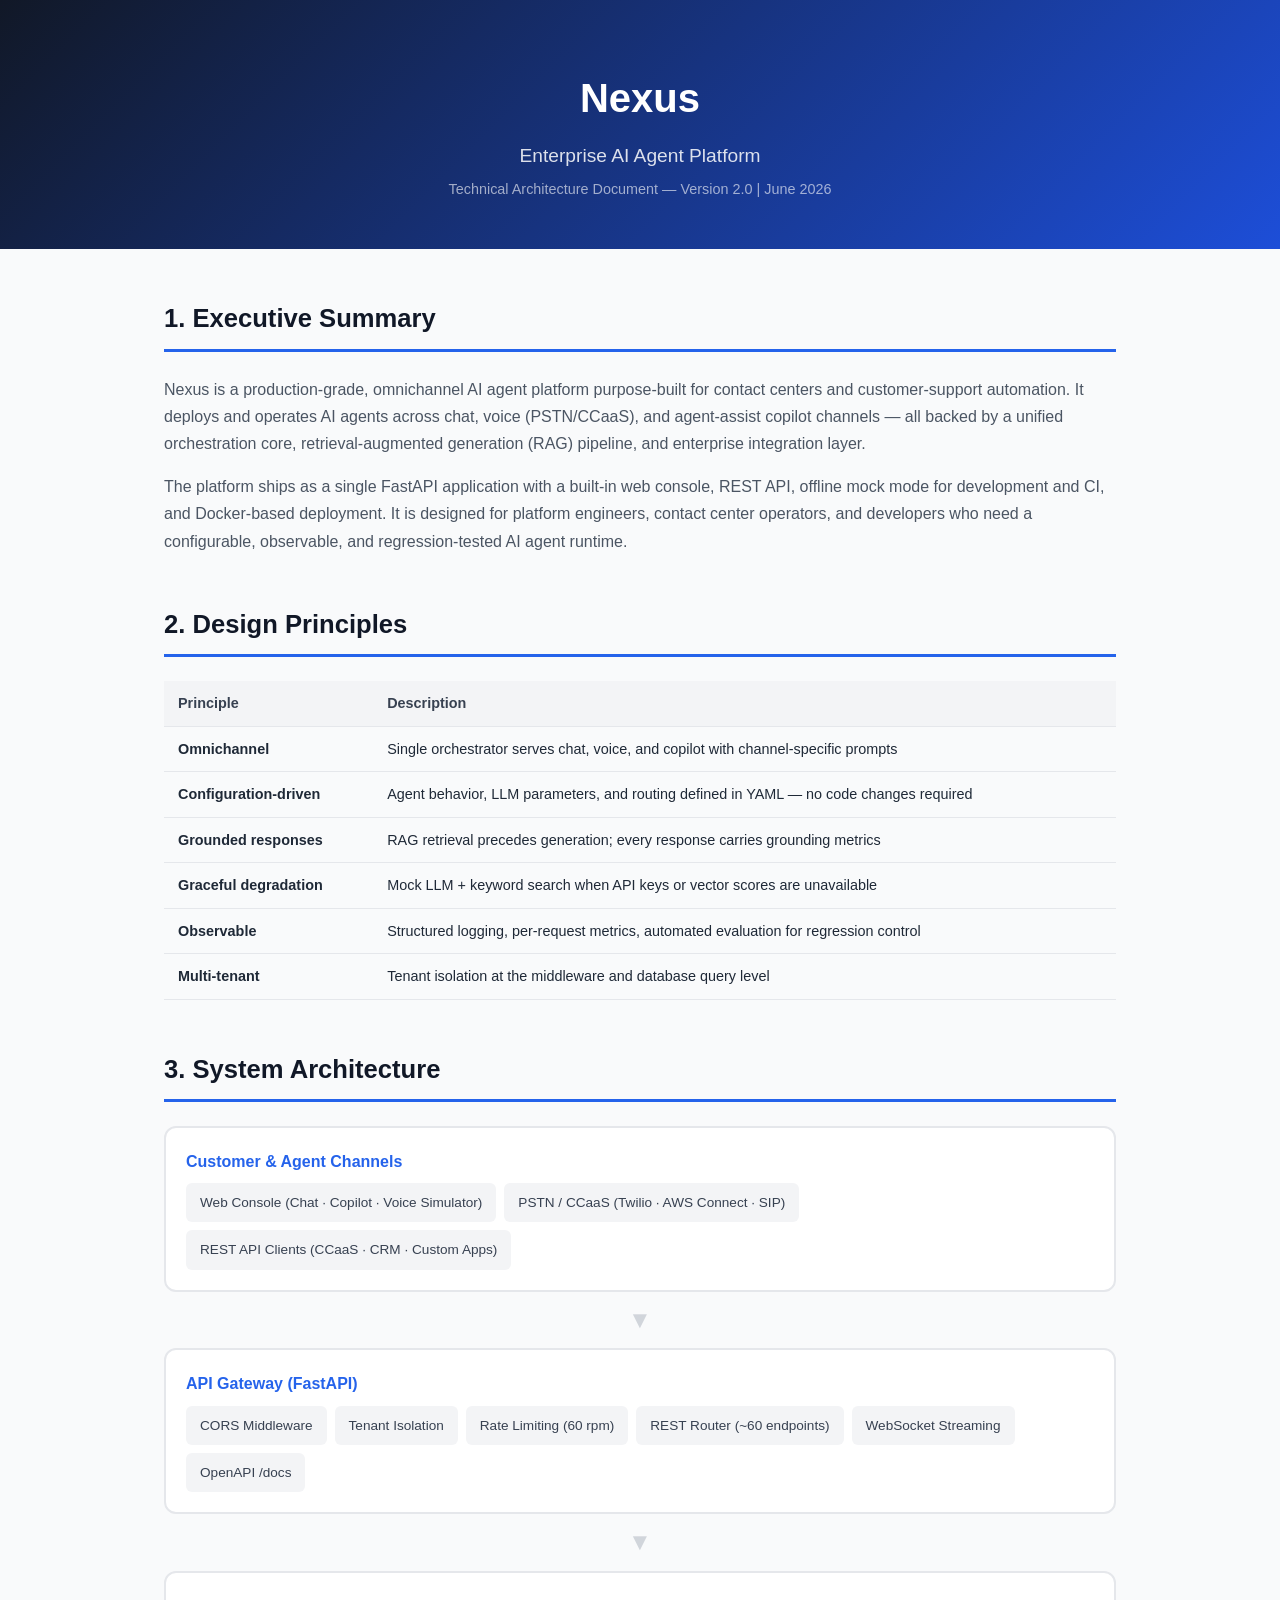
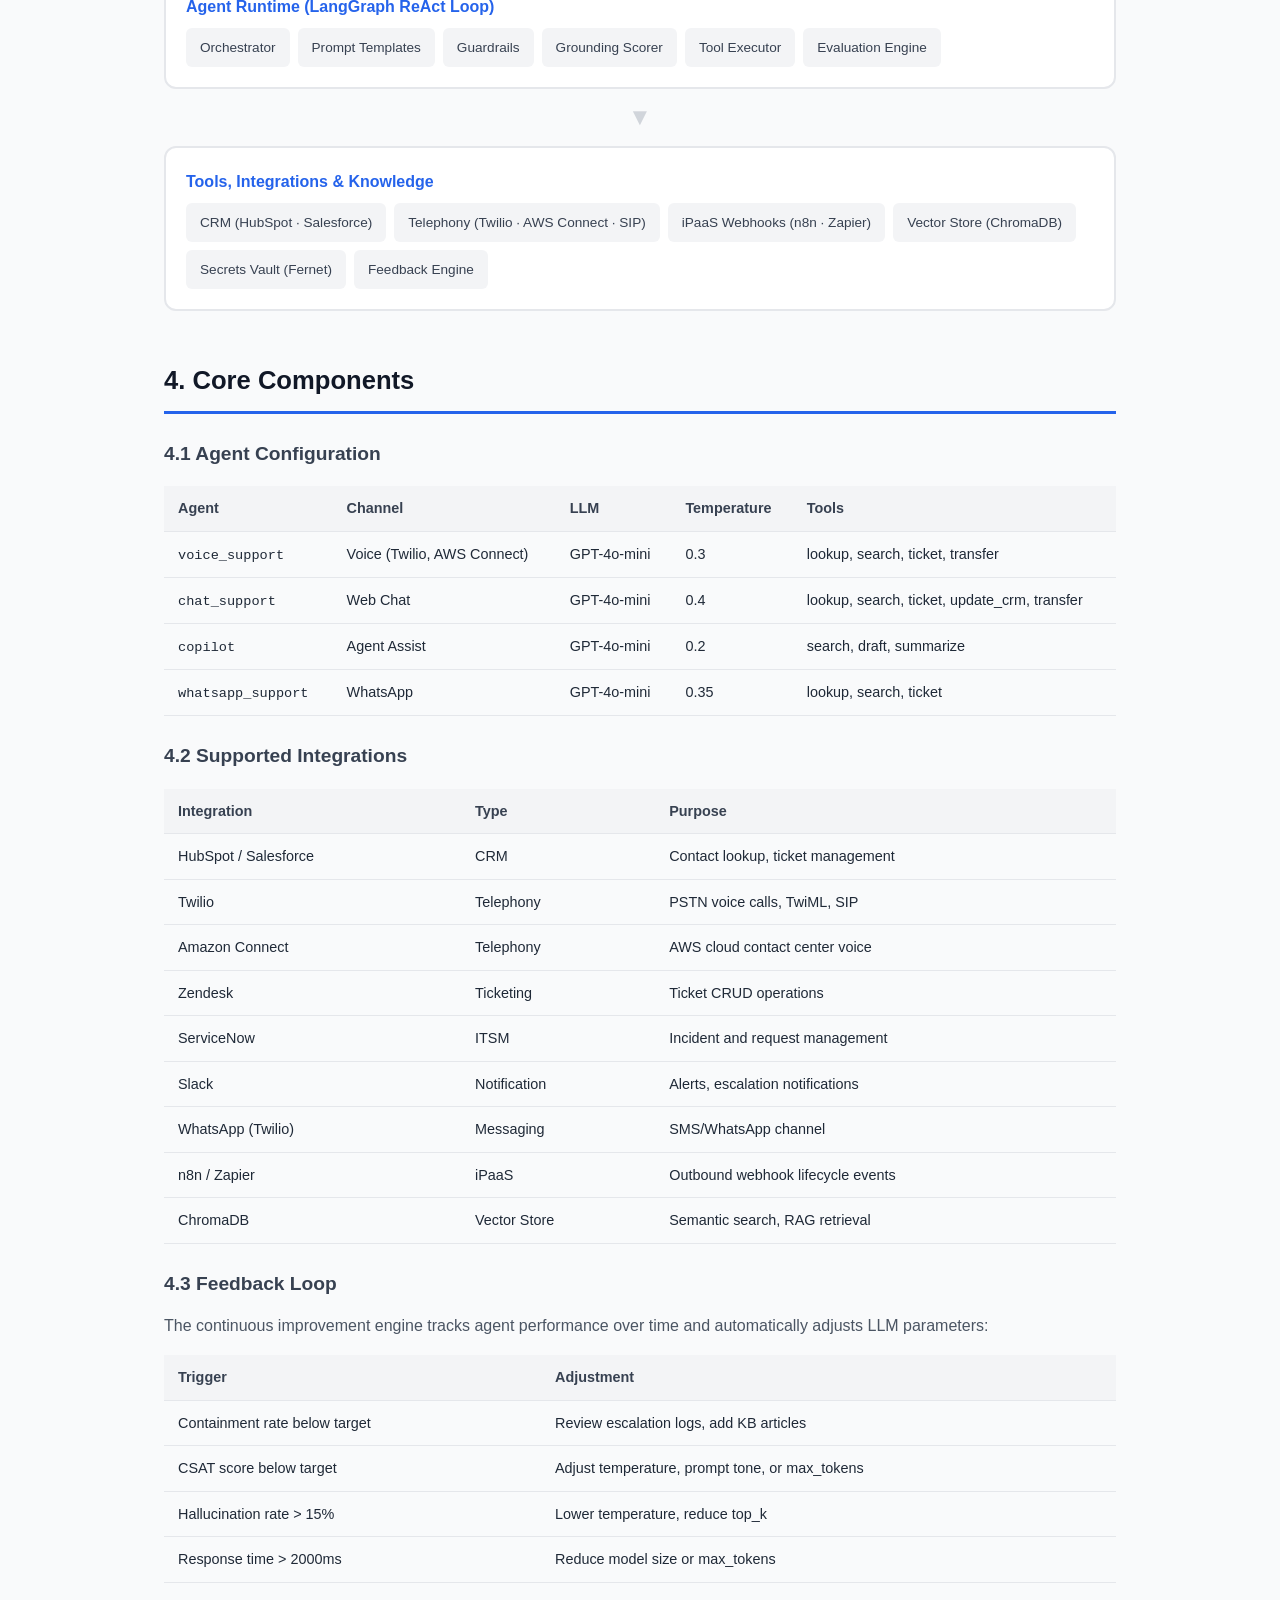
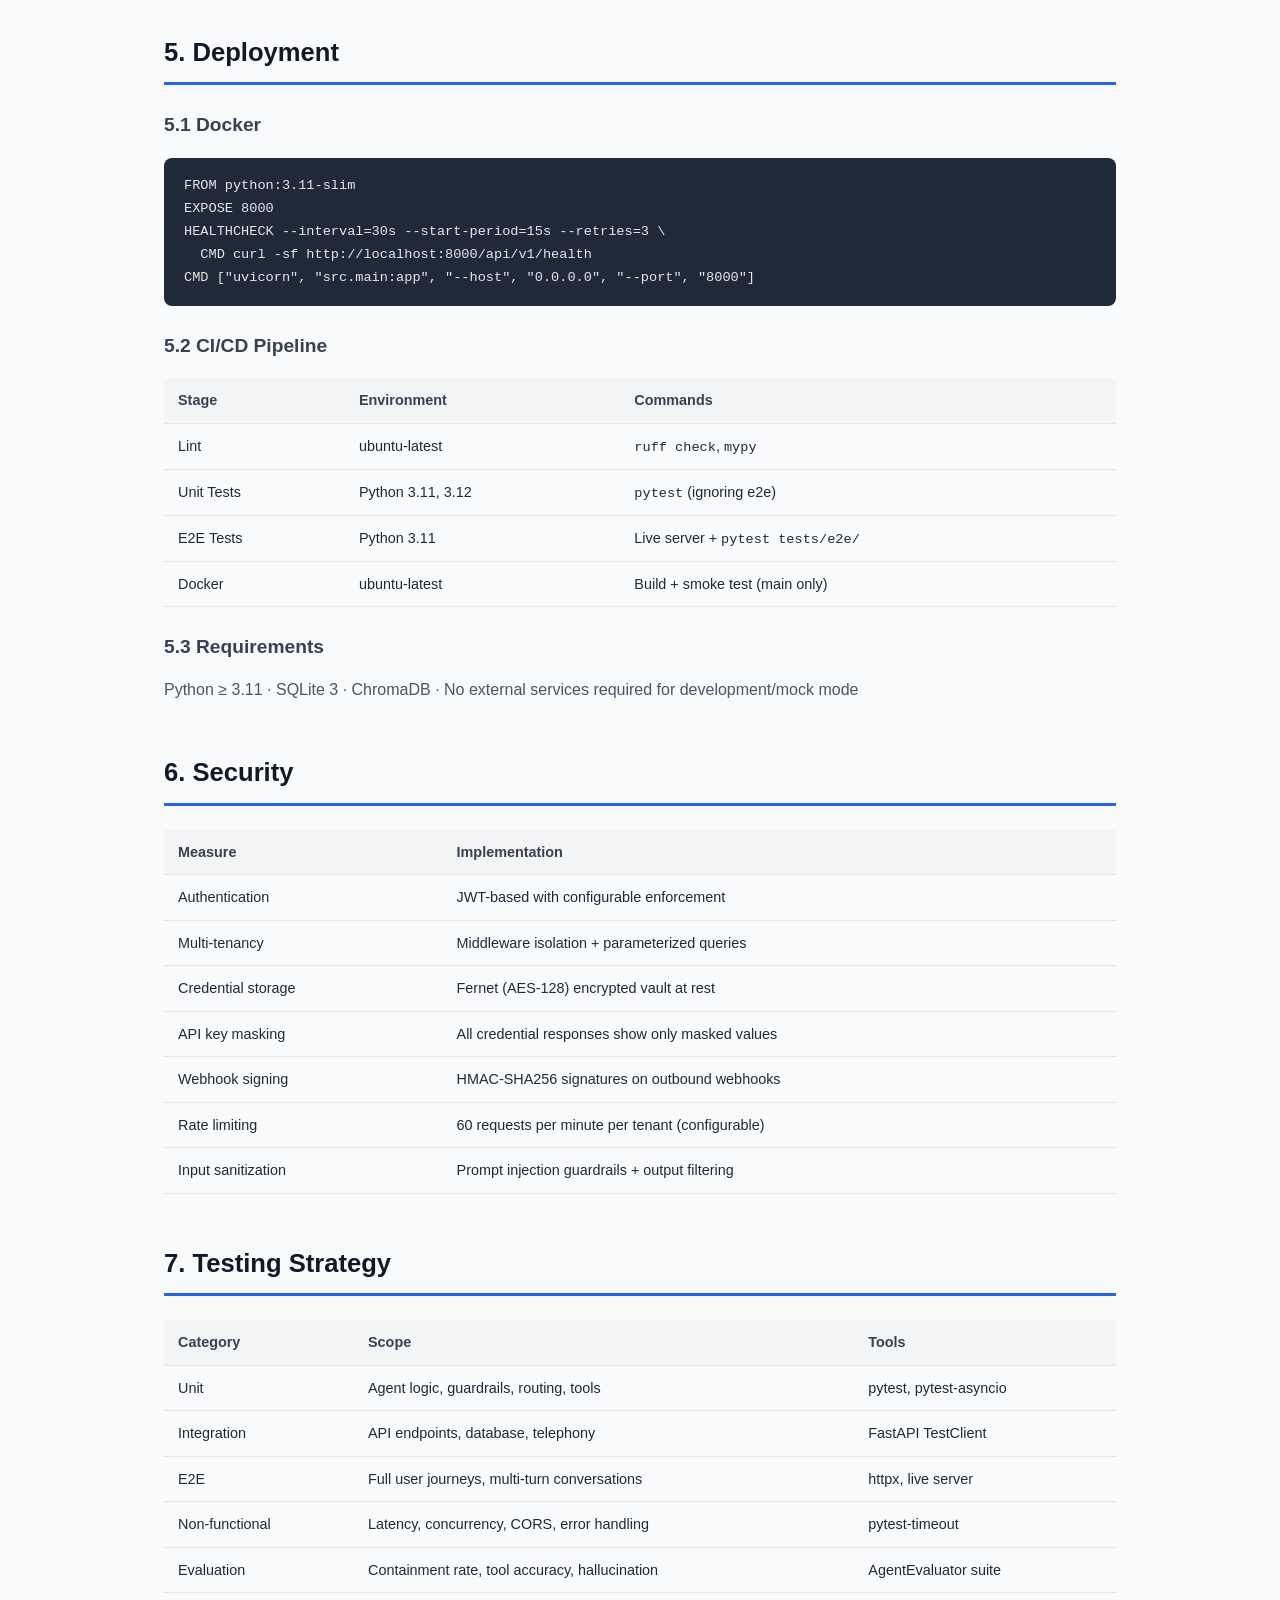
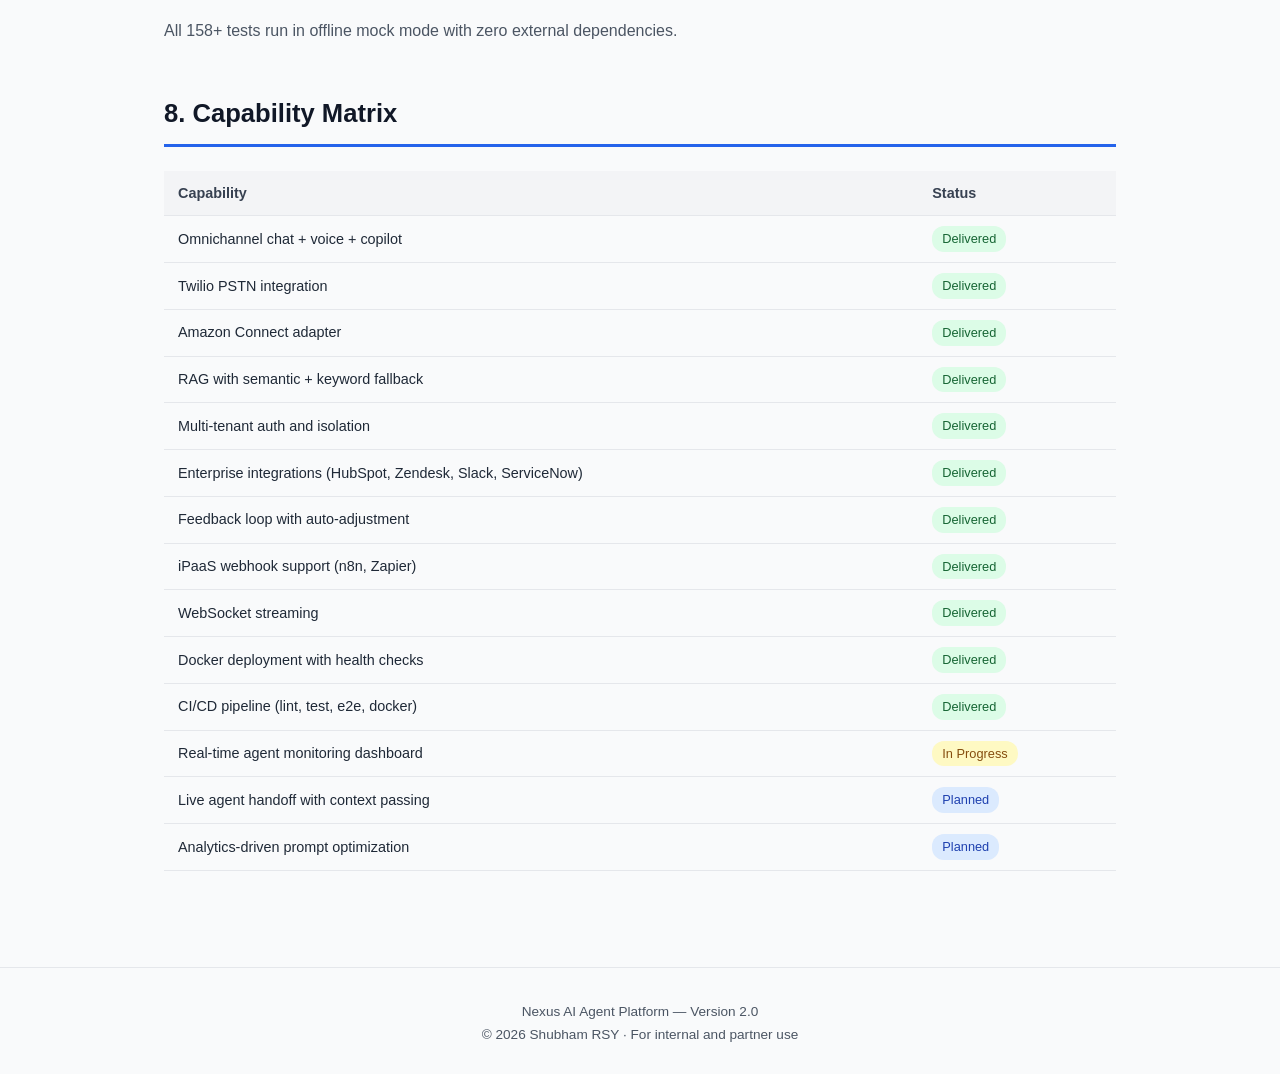
==== docs/technical/index.html @ 9229a17f "Add technical architecture docs: markdown, HTML, PDF generator" ====
<!DOCTYPE html>
<html lang="en">
<head>
<meta charset="UTF-8">
<meta name="viewport" content="width=device-width, initial-scale=1.0">
<title>Nexus — Enterprise AI Agent Platform | Technical Architecture</title>
<style>
  :root {
    --primary: #2563eb;
    --primary-dark: #1d4ed8;
    --gray-50: #f9fafb;
    --gray-100: #f3f4f6;
    --gray-200: #e5e7eb;
    --gray-300: #d1d5db;
    --gray-600: #4b5563;
    --gray-700: #374151;
    --gray-800: #1f2937;
    --gray-900: #111827;
  }
  * { margin: 0; padding: 0; box-sizing: border-box; }
  body {
    font-family: -apple-system, BlinkMacSystemFont, 'Segoe UI', Roboto, 'Helvetica Neue', Arial, sans-serif;
    color: var(--gray-800);
    background: var(--gray-50);
    line-height: 1.7;
  }
  .header {
    background: linear-gradient(135deg, var(--gray-900) 0%, var(--primary-dark) 100%);
    color: white;
    padding: 64px 0 48px;
    text-align: center;
  }
  .header h1 { font-size: 2.5rem; font-weight: 700; margin-bottom: 8px; }
  .header .subtitle { font-size: 1.2rem; opacity: 0.85; margin-bottom: 4px; }
  .header .version { font-size: 0.9rem; opacity: 0.6; }
  .container { max-width: 1000px; margin: 0 auto; padding: 0 24px; }
  .content { padding: 48px 0; }
  section { margin-bottom: 48px; }
  h2 {
    font-size: 1.6rem;
    font-weight: 600;
    color: var(--gray-900);
    border-bottom: 3px solid var(--primary);
    padding-bottom: 8px;
    margin-bottom: 24px;
  }
  h3 { font-size: 1.2rem; font-weight: 600; color: var(--gray-700); margin: 24px 0 12px; }
  p { margin-bottom: 16px; color: var(--gray-600); }
  table {
    width: 100%;
    border-collapse: collapse;
    margin: 16px 0 24px;
    font-size: 0.9rem;
  }
  th, td {
    padding: 10px 14px;
    text-align: left;
    border-bottom: 1px solid var(--gray-200);
  }
  th { background: var(--gray-100); font-weight: 600; color: var(--gray-700); }
  tr:hover { background: var(--gray-50); }
  .badge {
    display: inline-block;
    padding: 2px 10px;
    border-radius: 12px;
    font-size: 0.8rem;
    font-weight: 500;
  }
  .badge-green { background: #dcfce7; color: #166534; }
  .badge-yellow { background: #fef9c3; color: #854d0e; }
  .badge-blue { background: #dbeafe; color: #1e40af; }
  pre {
    background: var(--gray-800);
    color: #e5e7eb;
    padding: 16px 20px;
    border-radius: 8px;
    overflow-x: auto;
    font-size: 0.85rem;
    margin: 16px 0;
    font-family: 'JetBrains Mono', 'Fira Code', monospace;
  }
  code { font-family: 'JetBrains Mono', 'Fira Code', monospace; font-size: 0.85rem; }
  p code { background: var(--gray-100); padding: 2px 6px; border-radius: 4px; }
  .arch-box {
    border: 2px solid var(--gray-200);
    border-radius: 12px;
    padding: 20px;
    margin: 16px 0;
    background: white;
  }
  .arch-box .title { font-weight: 600; color: var(--primary); margin-bottom: 8px; }
  .arch-inner {
    display: flex;
    flex-wrap: wrap;
    gap: 8px;
    margin-top: 8px;
  }
  .arch-inner > div {
    background: var(--gray-100);
    padding: 8px 14px;
    border-radius: 6px;
    font-size: 0.85rem;
    color: var(--gray-700);
  }
  .footer {
    text-align: center;
    padding: 32px 0;
    color: var(--gray-600);
    font-size: 0.85rem;
    border-top: 1px solid var(--gray-200);
  }
  @media (max-width: 768px) {
    .header h1 { font-size: 1.8rem; }
    table { font-size: 0.8rem; }
    th, td { padding: 6px 8px; }
  }
</style>
</head>
<body>

<div class="header">
  <div class="container">
    <h1>Nexus</h1>
    <div class="subtitle">Enterprise AI Agent Platform</div>
    <div class="version">Technical Architecture Document — Version 2.0 | June 2026</div>
  </div>
</div>

<div class="content">
  <div class="container">

    <!-- 1. Executive Summary -->
    <section>
      <h2>1. Executive Summary</h2>
      <p>Nexus is a production-grade, omnichannel AI agent platform purpose-built for contact centers and customer-support automation. It deploys and operates AI agents across chat, voice (PSTN/CCaaS), and agent-assist copilot channels — all backed by a unified orchestration core, retrieval-augmented generation (RAG) pipeline, and enterprise integration layer.</p>
      <p>The platform ships as a single FastAPI application with a built-in web console, REST API, offline mock mode for development and CI, and Docker-based deployment. It is designed for platform engineers, contact center operators, and developers who need a configurable, observable, and regression-tested AI agent runtime.</p>
    </section>

    <!-- 2. Design Principles -->
    <section>
      <h2>2. Design Principles</h2>
      <table>
        <tr><th>Principle</th><th>Description</th></tr>
        <tr><td><strong>Omnichannel</strong></td><td>Single orchestrator serves chat, voice, and copilot with channel-specific prompts</td></tr>
        <tr><td><strong>Configuration-driven</strong></td><td>Agent behavior, LLM parameters, and routing defined in YAML — no code changes required</td></tr>
        <tr><td><strong>Grounded responses</strong></td><td>RAG retrieval precedes generation; every response carries grounding metrics</td></tr>
        <tr><td><strong>Graceful degradation</strong></td><td>Mock LLM + keyword search when API keys or vector scores are unavailable</td></tr>
        <tr><td><strong>Observable</strong></td><td>Structured logging, per-request metrics, automated evaluation for regression control</td></tr>
        <tr><td><strong>Multi-tenant</strong></td><td>Tenant isolation at the middleware and database query level</td></tr>
      </table>
    </section>

    <!-- 3. System Architecture -->
    <section>
      <h2>3. System Architecture</h2>

      <div class="arch-box">
        <div class="title">Customer &amp; Agent Channels</div>
        <div class="arch-inner">
          <div>Web Console (Chat · Copilot · Voice Simulator)</div>
          <div>PSTN / CCaaS (Twilio · AWS Connect · SIP)</div>
          <div>REST API Clients (CCaaS · CRM · Custom Apps)</div>
        </div>
      </div>

      <div style="text-align:center;color:var(--gray-300);font-size:1.5rem;margin:-8px 0;">▼</div>

      <div class="arch-box">
        <div class="title">API Gateway (FastAPI)</div>
        <div class="arch-inner">
          <div>CORS Middleware</div>
          <div>Tenant Isolation</div>
          <div>Rate Limiting (60 rpm)</div>
          <div>REST Router (~60 endpoints)</div>
          <div>WebSocket Streaming</div>
          <div>OpenAPI /docs</div>
        </div>
      </div>

      <div style="text-align:center;color:var(--gray-300);font-size:1.5rem;margin:-8px 0;">▼</div>

      <div class="arch-box">
        <div class="title">Agent Runtime (LangGraph ReAct Loop)</div>
        <div class="arch-inner">
          <div>Orchestrator</div>
          <div>Prompt Templates</div>
          <div>Guardrails</div>
          <div>Grounding Scorer</div>
          <div>Tool Executor</div>
          <div>Evaluation Engine</div>
        </div>
      </div>

      <div style="text-align:center;color:var(--gray-300);font-size:1.5rem;margin:-8px 0;">▼</div>

      <div class="arch-box">
        <div class="title">Tools, Integrations &amp; Knowledge</div>
        <div class="arch-inner">
          <div>CRM (HubSpot · Salesforce)</div>
          <div>Telephony (Twilio · AWS Connect · SIP)</div>
          <div>iPaaS Webhooks (n8n · Zapier)</div>
          <div>Vector Store (ChromaDB)</div>
          <div>Secrets Vault (Fernet)</div>
          <div>Feedback Engine</div>
        </div>
      </div>
    </section>

    <!-- 4. Core Components -->
    <section>
      <h2>4. Core Components</h2>

      <h3>4.1 Agent Configuration</h3>
      <table>
        <tr><th>Agent</th><th>Channel</th><th>LLM</th><th>Temperature</th><th>Tools</th></tr>
        <tr><td><code>voice_support</code></td><td>Voice (Twilio, AWS Connect)</td><td>GPT-4o-mini</td><td>0.3</td><td>lookup, search, ticket, transfer</td></tr>
        <tr><td><code>chat_support</code></td><td>Web Chat</td><td>GPT-4o-mini</td><td>0.4</td><td>lookup, search, ticket, update_crm, transfer</td></tr>
        <tr><td><code>copilot</code></td><td>Agent Assist</td><td>GPT-4o-mini</td><td>0.2</td><td>search, draft, summarize</td></tr>
        <tr><td><code>whatsapp_support</code></td><td>WhatsApp</td><td>GPT-4o-mini</td><td>0.35</td><td>lookup, search, ticket</td></tr>
      </table>

      <h3>4.2 Supported Integrations</h3>
      <table>
        <tr><th>Integration</th><th>Type</th><th>Purpose</th></tr>
        <tr><td>HubSpot / Salesforce</td><td>CRM</td><td>Contact lookup, ticket management</td></tr>
        <tr><td>Twilio</td><td>Telephony</td><td>PSTN voice calls, TwiML, SIP</td></tr>
        <tr><td>Amazon Connect</td><td>Telephony</td><td>AWS cloud contact center voice</td></tr>
        <tr><td>Zendesk</td><td>Ticketing</td><td>Ticket CRUD operations</td></tr>
        <tr><td>ServiceNow</td><td>ITSM</td><td>Incident and request management</td></tr>
        <tr><td>Slack</td><td>Notification</td><td>Alerts, escalation notifications</td></tr>
        <tr><td>WhatsApp (Twilio)</td><td>Messaging</td><td>SMS/WhatsApp channel</td></tr>
        <tr><td>n8n / Zapier</td><td>iPaaS</td><td>Outbound webhook lifecycle events</td></tr>
        <tr><td>ChromaDB</td><td>Vector Store</td><td>Semantic search, RAG retrieval</td></tr>
      </table>

      <h3>4.3 Feedback Loop</h3>
      <p>The continuous improvement engine tracks agent performance over time and automatically adjusts LLM parameters:</p>
      <table>
        <tr><th>Trigger</th><th>Adjustment</th></tr>
        <tr><td>Containment rate below target</td><td>Review escalation logs, add KB articles</td></tr>
        <tr><td>CSAT score below target</td><td>Adjust temperature, prompt tone, or max_tokens</td></tr>
        <tr><td>Hallucination rate &gt; 15%</td><td>Lower temperature, reduce top_k</td></tr>
        <tr><td>Response time &gt; 2000ms</td><td>Reduce model size or max_tokens</td></tr>
      </table>
    </section>

    <!-- 5. Deployment -->
    <section>
      <h2>5. Deployment</h2>
      <h3>5.1 Docker</h3>
      <pre>FROM python:3.11-slim
EXPOSE 8000
HEALTHCHECK --interval=30s --start-period=15s --retries=3 \
  CMD curl -sf http://localhost:8000/api/v1/health
CMD ["uvicorn", "src.main:app", "--host", "0.0.0.0", "--port", "8000"]</pre>

      <h3>5.2 CI/CD Pipeline</h3>
      <table>
        <tr><th>Stage</th><th>Environment</th><th>Commands</th></tr>
        <tr><td>Lint</td><td>ubuntu-latest</td><td><code>ruff check</code>, <code>mypy</code></td></tr>
        <tr><td>Unit Tests</td><td>Python 3.11, 3.12</td><td><code>pytest</code> (ignoring e2e)</td></tr>
        <tr><td>E2E Tests</td><td>Python 3.11</td><td>Live server + <code>pytest tests/e2e/</code></td></tr>
        <tr><td>Docker</td><td>ubuntu-latest</td><td>Build + smoke test (main only)</td></tr>
      </table>

      <h3>5.3 Requirements</h3>
      <p>Python ≥ 3.11 · SQLite 3 · ChromaDB · No external services required for development/mock mode</p>
    </section>

    <!-- 6. Security -->
    <section>
      <h2>6. Security</h2>
      <table>
        <tr><th>Measure</th><th>Implementation</th></tr>
        <tr><td>Authentication</td><td>JWT-based with configurable enforcement</td></tr>
        <tr><td>Multi-tenancy</td><td>Middleware isolation + parameterized queries</td></tr>
        <tr><td>Credential storage</td><td>Fernet (AES-128) encrypted vault at rest</td></tr>
        <tr><td>API key masking</td><td>All credential responses show only masked values</td></tr>
        <tr><td>Webhook signing</td><td>HMAC-SHA256 signatures on outbound webhooks</td></tr>
        <tr><td>Rate limiting</td><td>60 requests per minute per tenant (configurable)</td></tr>
        <tr><td>Input sanitization</td><td>Prompt injection guardrails + output filtering</td></tr>
      </table>
    </section>

    <!-- 7. Testing -->
    <section>
      <h2>7. Testing Strategy</h2>
      <table>
        <tr><th>Category</th><th>Scope</th><th>Tools</th></tr>
        <tr><td>Unit</td><td>Agent logic, guardrails, routing, tools</td><td>pytest, pytest-asyncio</td></tr>
        <tr><td>Integration</td><td>API endpoints, database, telephony</td><td>FastAPI TestClient</td></tr>
        <tr><td>E2E</td><td>Full user journeys, multi-turn conversations</td><td>httpx, live server</td></tr>
        <tr><td>Non-functional</td><td>Latency, concurrency, CORS, error handling</td><td>pytest-timeout</td></tr>
        <tr><td>Evaluation</td><td>Containment rate, tool accuracy, hallucination</td><td>AgentEvaluator suite</td></tr>
      </table>
      <p>All 158+ tests run in offline mock mode with zero external dependencies.</p>
    </section>

    <!-- 8. Roadmap -->
    <section>
      <h2>8. Capability Matrix</h2>
      <table>
        <tr><th>Capability</th><th>Status</th></tr>
        <tr><td>Omnichannel chat + voice + copilot</td><td><span class="badge badge-green">Delivered</span></td></tr>
        <tr><td>Twilio PSTN integration</td><td><span class="badge badge-green">Delivered</span></td></tr>
        <tr><td>Amazon Connect adapter</td><td><span class="badge badge-green">Delivered</span></td></tr>
        <tr><td>RAG with semantic + keyword fallback</td><td><span class="badge badge-green">Delivered</span></td></tr>
        <tr><td>Multi-tenant auth and isolation</td><td><span class="badge badge-green">Delivered</span></td></tr>
        <tr><td>Enterprise integrations (HubSpot, Zendesk, Slack, ServiceNow)</td><td><span class="badge badge-green">Delivered</span></td></tr>
        <tr><td>Feedback loop with auto-adjustment</td><td><span class="badge badge-green">Delivered</span></td></tr>
        <tr><td>iPaaS webhook support (n8n, Zapier)</td><td><span class="badge badge-green">Delivered</span></td></tr>
        <tr><td>WebSocket streaming</td><td><span class="badge badge-green">Delivered</span></td></tr>
        <tr><td>Docker deployment with health checks</td><td><span class="badge badge-green">Delivered</span></td></tr>
        <tr><td>CI/CD pipeline (lint, test, e2e, docker)</td><td><span class="badge badge-green">Delivered</span></td></tr>
        <tr><td>Real-time agent monitoring dashboard</td><td><span class="badge badge-yellow">In Progress</span></td></tr>
        <tr><td>Live agent handoff with context passing</td><td><span class="badge badge-blue">Planned</span></td></tr>
        <tr><td>Analytics-driven prompt optimization</td><td><span class="badge badge-blue">Planned</span></td></tr>
      </table>
    </section>

  </div>
</div>

<div class="footer">
  <div class="container">
    Nexus AI Agent Platform — Version 2.0<br>
    © 2026 Shubham RSY · For internal and partner use
  </div>
</div>

</body>
</html>
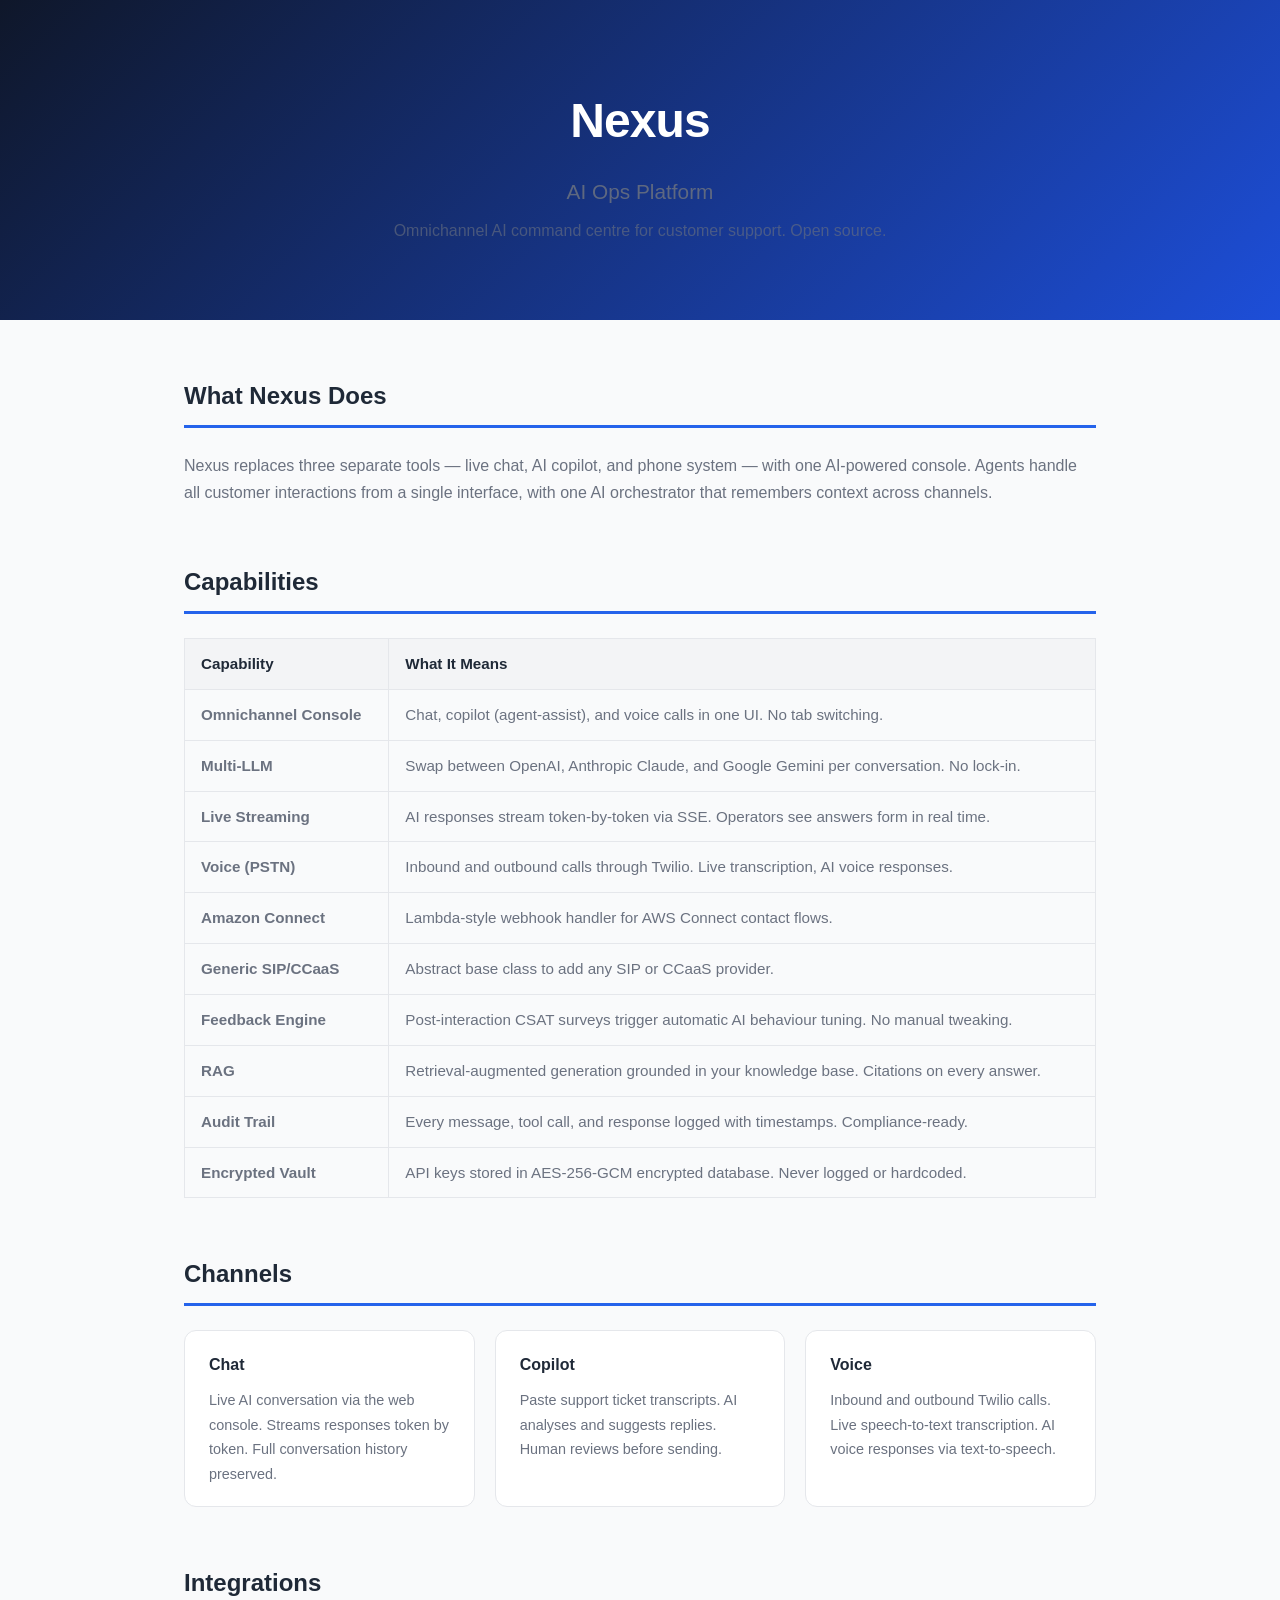
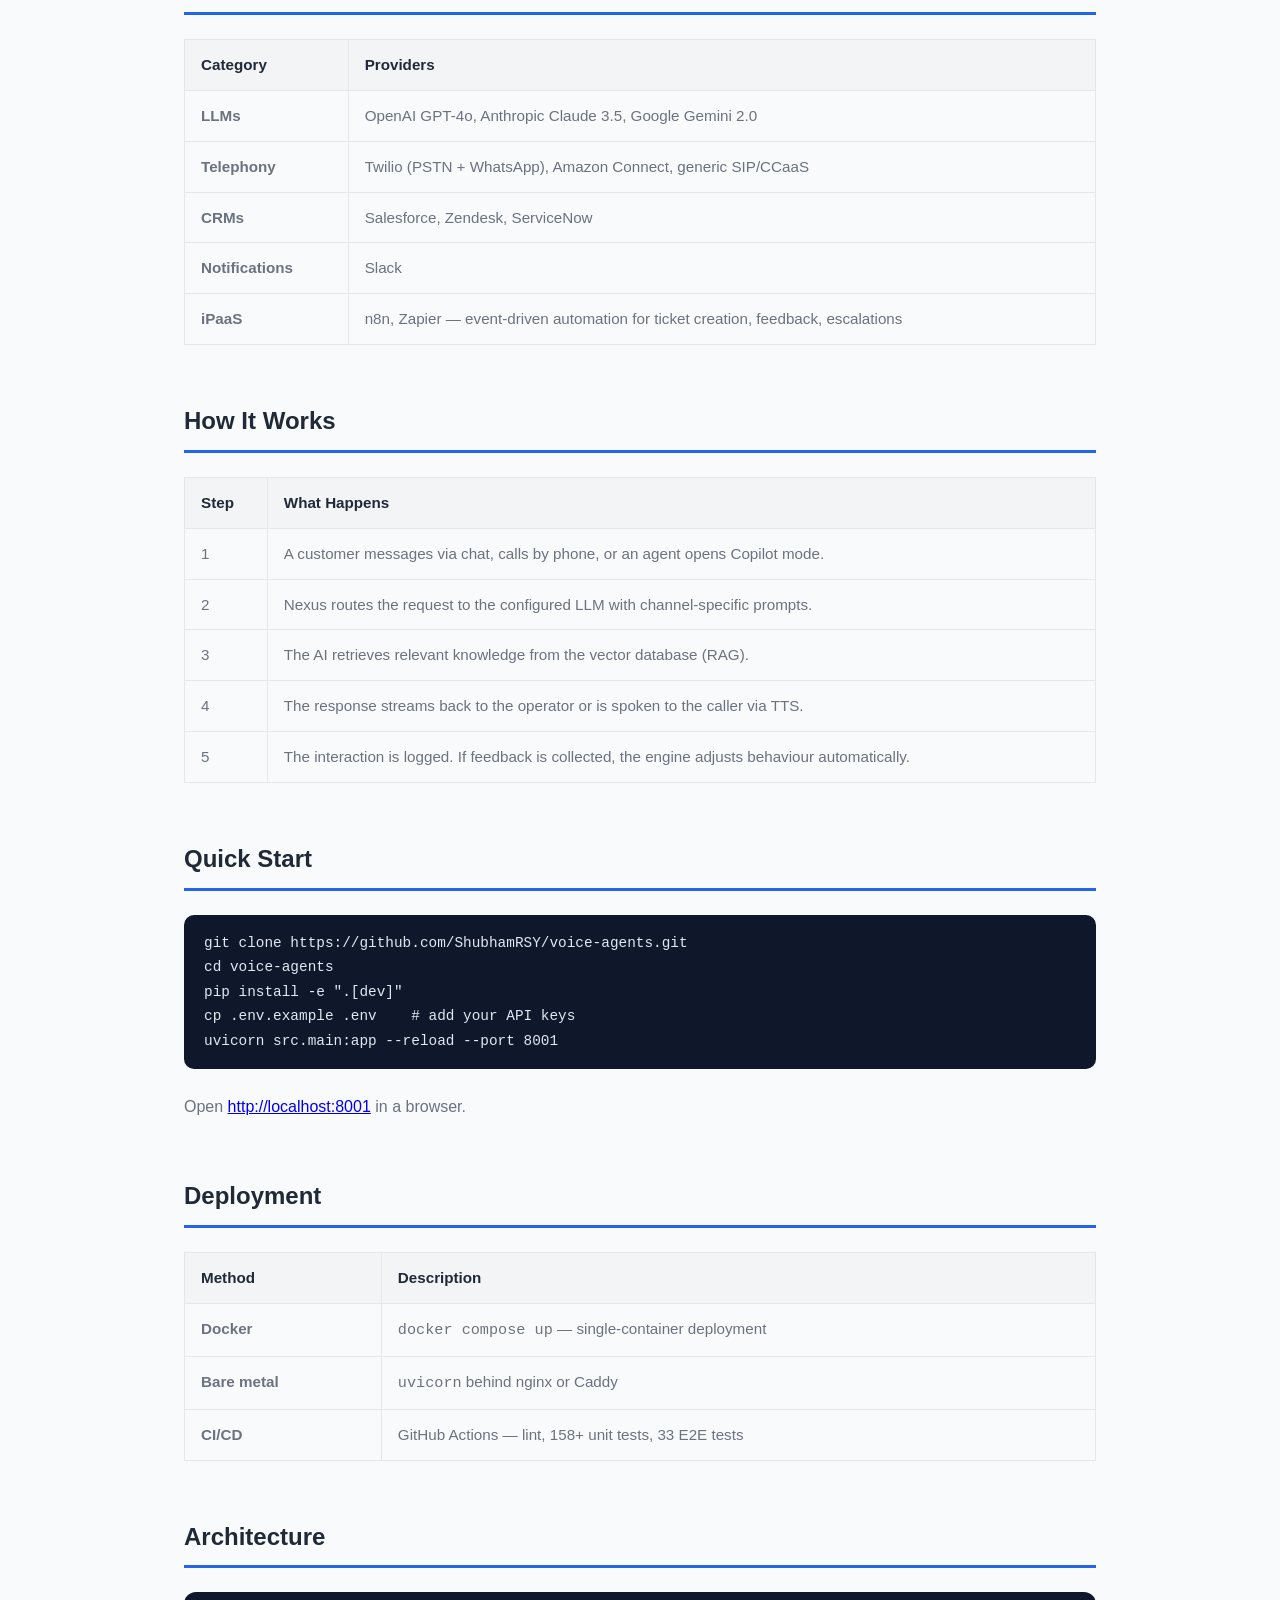
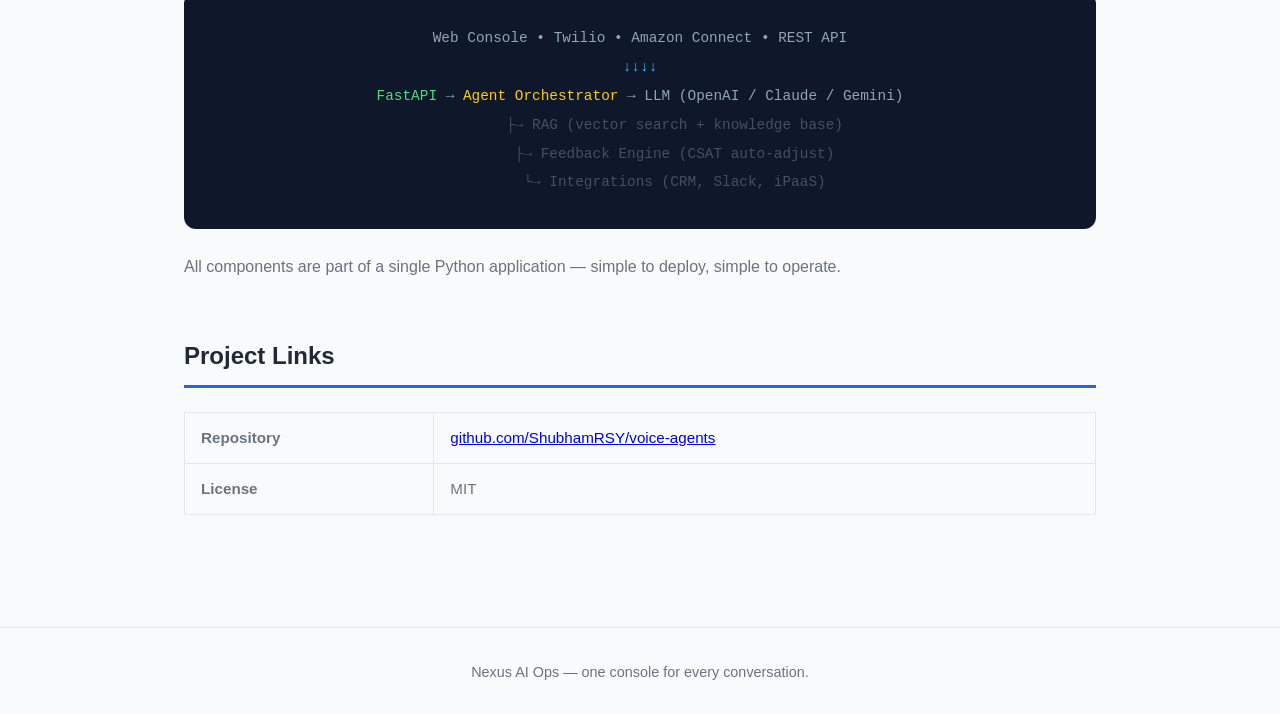
==== commit b6510050: "Rewrite as high-level company docs; add mouse-hover demo with full feature walkthrough" ====
--- a/docs/technical/index.html
+++ b/docs/technical/index.html
@@ -3,318 +3,243 @@
 <head>
 <meta charset="UTF-8">
 <meta name="viewport" content="width=device-width, initial-scale=1.0">
-<title>Nexus — Enterprise AI Agent Platform | Technical Architecture</title>
+<title>Nexus — AI Ops Platform</title>
 <style>
   :root {
     --primary: #2563eb;
     --primary-dark: #1d4ed8;
-    --gray-50: #f9fafb;
-    --gray-100: #f3f4f6;
-    --gray-200: #e5e7eb;
-    --gray-300: #d1d5db;
-    --gray-600: #4b5563;
-    --gray-700: #374151;
-    --gray-800: #1f2937;
-    --gray-900: #111827;
+    --bg: #f9fafb;
+    --surface: #ffffff;
+    --text: #1f2937;
+    --text-muted: #6b7280;
+    --border: #e5e7eb;
+    --accent: #38bdf8;
   }
   * { margin: 0; padding: 0; box-sizing: border-box; }
   body {
     font-family: -apple-system, BlinkMacSystemFont, 'Segoe UI', Roboto, 'Helvetica Neue', Arial, sans-serif;
-    color: var(--gray-800);
-    background: var(--gray-50);
+    color: var(--text);
+    background: var(--bg);
     line-height: 1.7;
   }
-  .header {
-    background: linear-gradient(135deg, var(--gray-900) 0%, var(--primary-dark) 100%);
+  .hero {
+    background: linear-gradient(135deg, #0f172a 0%, #1d4ed8 100%);
     color: white;
-    padding: 64px 0 48px;
+    padding: 80px 0 60px;
     text-align: center;
   }
-  .header h1 { font-size: 2.5rem; font-weight: 700; margin-bottom: 8px; }
-  .header .subtitle { font-size: 1.2rem; opacity: 0.85; margin-bottom: 4px; }
-  .header .version { font-size: 0.9rem; opacity: 0.6; }
-  .container { max-width: 1000px; margin: 0 auto; padding: 0 24px; }
-  .content { padding: 48px 0; }
-  section { margin-bottom: 48px; }
+  .hero h1 { font-size: 3rem; font-weight: 700; letter-spacing: -0.02em; margin-bottom: 12px; }
+  .hero .tagline { font-size: 1.3rem; opacity: 0.85; margin-bottom: 8px; }
+  .hero .sub { font-size: 1rem; opacity: 0.6; }
+  .container { max-width: 960px; margin: 0 auto; padding: 0 24px; }
+  .content { padding: 56px 0; }
+  section { margin-bottom: 56px; }
   h2 {
-    font-size: 1.6rem;
+    font-size: 1.5rem;
     font-weight: 600;
-    color: var(--gray-900);
+    color: var(--text);
     border-bottom: 3px solid var(--primary);
     padding-bottom: 8px;
     margin-bottom: 24px;
   }
-  h3 { font-size: 1.2rem; font-weight: 600; color: var(--gray-700); margin: 24px 0 12px; }
-  p { margin-bottom: 16px; color: var(--gray-600); }
+  h3 { font-size: 1.1rem; font-weight: 600; margin: 20px 0 10px; }
+  p { margin-bottom: 16px; color: var(--text-muted); }
   table {
     width: 100%;
     border-collapse: collapse;
     margin: 16px 0 24px;
+    font-size: 0.95rem;
+  }
+  th, td {
+    border: 1px solid var(--border);
+    padding: 12px 16px;
+    text-align: left;
+    vertical-align: top;
+  }
+  th { background: #f3f4f6; font-weight: 600; color: var(--text); }
+  td { color: var(--text-muted); }
+  pre {
+    background: #0f172a;
+    color: #e2e8f0;
+    padding: 16px 20px;
+    border-radius: 10px;
+    overflow-x: auto;
     font-size: 0.9rem;
-  }
-  th, td {
-    padding: 10px 14px;
-    text-align: left;
-    border-bottom: 1px solid var(--gray-200);
-  }
-  th { background: var(--gray-100); font-weight: 600; color: var(--gray-700); }
-  tr:hover { background: var(--gray-50); }
-  .badge {
-    display: inline-block;
-    padding: 2px 10px;
+    margin: 16px 0 24px;
+  }
+  code { font-family: 'JetBrains Mono', 'Fira Code', monospace; }
+  .cards {
+    display: grid;
+    grid-template-columns: repeat(auto-fill, minmax(280px, 1fr));
+    gap: 20px;
+    margin: 16px 0 24px;
+  }
+  .card {
+    background: var(--surface);
+    border: 1px solid var(--border);
     border-radius: 12px;
-    font-size: 0.8rem;
-    font-weight: 500;
-  }
-  .badge-green { background: #dcfce7; color: #166534; }
-  .badge-yellow { background: #fef9c3; color: #854d0e; }
-  .badge-blue { background: #dbeafe; color: #1e40af; }
-  pre {
-    background: var(--gray-800);
-    color: #e5e7eb;
-    padding: 16px 20px;
-    border-radius: 8px;
-    overflow-x: auto;
-    font-size: 0.85rem;
-    margin: 16px 0;
-    font-family: 'JetBrains Mono', 'Fira Code', monospace;
-  }
-  code { font-family: 'JetBrains Mono', 'Fira Code', monospace; font-size: 0.85rem; }
-  p code { background: var(--gray-100); padding: 2px 6px; border-radius: 4px; }
-  .arch-box {
-    border: 2px solid var(--gray-200);
+    padding: 20px 24px;
+  }
+  .card h3 { margin-top: 0; font-size: 1rem; }
+  .card p { font-size: 0.9rem; margin-bottom: 0; }
+  .diagram {
+    background: #0f172a;
+    color: #94a3b8;
+    padding: 32px;
     border-radius: 12px;
-    padding: 20px;
-    margin: 16px 0;
-    background: white;
-  }
-  .arch-box .title { font-weight: 600; color: var(--primary); margin-bottom: 8px; }
-  .arch-inner {
-    display: flex;
-    flex-wrap: wrap;
-    gap: 8px;
-    margin-top: 8px;
-  }
-  .arch-inner > div {
-    background: var(--gray-100);
-    padding: 8px 14px;
-    border-radius: 6px;
-    font-size: 0.85rem;
-    color: var(--gray-700);
-  }
+    font-family: 'JetBrains Mono', monospace;
+    font-size: 0.9rem;
+    line-height: 2;
+    margin: 16px 0 24px;
+    text-align: center;
+  }
+  .diagram span.hl { color: #38bdf8; font-weight: 600; }
+  .diagram span.g { color: #4ade80; }
+  .diagram span.y { color: #facc15; }
   .footer {
     text-align: center;
     padding: 32px 0;
-    color: var(--gray-600);
-    font-size: 0.85rem;
-    border-top: 1px solid var(--gray-200);
-  }
-  @media (max-width: 768px) {
-    .header h1 { font-size: 1.8rem; }
-    table { font-size: 0.8rem; }
-    th, td { padding: 6px 8px; }
+    color: var(--text-muted);
+    font-size: 0.9rem;
+    border-top: 1px solid var(--border);
+  }
+  .footer a { color: var(--primary); text-decoration: none; }
+  .footer a:hover { text-decoration: underline; }
+  @media (max-width: 640px) {
+    .hero h1 { font-size: 2rem; }
+    .hero .tagline { font-size: 1.1rem; }
+    .cards { grid-template-columns: 1fr; }
   }
 </style>
 </head>
 <body>
 
-<div class="header">
+<div class="hero">
   <div class="container">
     <h1>Nexus</h1>
-    <div class="subtitle">Enterprise AI Agent Platform</div>
-    <div class="version">Technical Architecture Document — Version 2.0 | June 2026</div>
+    <p class="tagline">AI Ops Platform</p>
+    <p class="sub">Omnichannel AI command centre for customer support. Open source.</p>
   </div>
 </div>
 
 <div class="content">
   <div class="container">
 
-    <!-- 1. Executive Summary -->
-    <section>
-      <h2>1. Executive Summary</h2>
-      <p>Nexus is a production-grade, omnichannel AI agent platform purpose-built for contact centers and customer-support automation. It deploys and operates AI agents across chat, voice (PSTN/CCaaS), and agent-assist copilot channels — all backed by a unified orchestration core, retrieval-augmented generation (RAG) pipeline, and enterprise integration layer.</p>
-      <p>The platform ships as a single FastAPI application with a built-in web console, REST API, offline mock mode for development and CI, and Docker-based deployment. It is designed for platform engineers, contact center operators, and developers who need a configurable, observable, and regression-tested AI agent runtime.</p>
-    </section>
-
-    <!-- 2. Design Principles -->
-    <section>
-      <h2>2. Design Principles</h2>
-      <table>
-        <tr><th>Principle</th><th>Description</th></tr>
-        <tr><td><strong>Omnichannel</strong></td><td>Single orchestrator serves chat, voice, and copilot with channel-specific prompts</td></tr>
-        <tr><td><strong>Configuration-driven</strong></td><td>Agent behavior, LLM parameters, and routing defined in YAML — no code changes required</td></tr>
-        <tr><td><strong>Grounded responses</strong></td><td>RAG retrieval precedes generation; every response carries grounding metrics</td></tr>
-        <tr><td><strong>Graceful degradation</strong></td><td>Mock LLM + keyword search when API keys or vector scores are unavailable</td></tr>
-        <tr><td><strong>Observable</strong></td><td>Structured logging, per-request metrics, automated evaluation for regression control</td></tr>
-        <tr><td><strong>Multi-tenant</strong></td><td>Tenant isolation at the middleware and database query level</td></tr>
-      </table>
-    </section>
-
-    <!-- 3. System Architecture -->
-    <section>
-      <h2>3. System Architecture</h2>
-
-      <div class="arch-box">
-        <div class="title">Customer &amp; Agent Channels</div>
-        <div class="arch-inner">
-          <div>Web Console (Chat · Copilot · Voice Simulator)</div>
-          <div>PSTN / CCaaS (Twilio · AWS Connect · SIP)</div>
-          <div>REST API Clients (CCaaS · CRM · Custom Apps)</div>
+    <!-- What Nexus Does -->
+    <section>
+      <h2>What Nexus Does</h2>
+      <p>
+        Nexus replaces three separate tools &mdash; live chat, AI copilot, and phone system &mdash;
+        with one AI-powered console. Agents handle all customer interactions from a single interface,
+        with one AI orchestrator that remembers context across channels.
+      </p>
+    </section>
+
+    <!-- Capabilities -->
+    <section>
+      <h2>Capabilities</h2>
+      <table>
+        <tr><th>Capability</th><th>What It Means</th></tr>
+        <tr><td><strong>Omnichannel Console</strong></td><td>Chat, copilot (agent-assist), and voice calls in one UI. No tab switching.</td></tr>
+        <tr><td><strong>Multi-LLM</strong></td><td>Swap between OpenAI, Anthropic Claude, and Google Gemini per conversation. No lock-in.</td></tr>
+        <tr><td><strong>Live Streaming</strong></td><td>AI responses stream token-by-token via SSE. Operators see answers form in real time.</td></tr>
+        <tr><td><strong>Voice (PSTN)</strong></td><td>Inbound and outbound calls through Twilio. Live transcription, AI voice responses.</td></tr>
+        <tr><td><strong>Amazon Connect</strong></td><td>Lambda-style webhook handler for AWS Connect contact flows.</td></tr>
+        <tr><td><strong>Generic SIP/CCaaS</strong></td><td>Abstract base class to add any SIP or CCaaS provider.</td></tr>
+        <tr><td><strong>Feedback Engine</strong></td><td>Post-interaction CSAT surveys trigger automatic AI behaviour tuning. No manual tweaking.</td></tr>
+        <tr><td><strong>RAG</strong></td><td>Retrieval-augmented generation grounded in your knowledge base. Citations on every answer.</td></tr>
+        <tr><td><strong>Audit Trail</strong></td><td>Every message, tool call, and response logged with timestamps. Compliance-ready.</td></tr>
+        <tr><td><strong>Encrypted Vault</strong></td><td>API keys stored in AES-256-GCM encrypted database. Never logged or hardcoded.</td></tr>
+      </table>
+    </section>
+
+    <!-- Channels -->
+    <section>
+      <h2>Channels</h2>
+      <div class="cards">
+        <div class="card">
+          <h3>Chat</h3>
+          <p>Live AI conversation via the web console. Streams responses token by token. Full conversation history preserved.</p>
+        </div>
+        <div class="card">
+          <h3>Copilot</h3>
+          <p>Paste support ticket transcripts. AI analyses and suggests replies. Human reviews before sending.</p>
+        </div>
+        <div class="card">
+          <h3>Voice</h3>
+          <p>Inbound and outbound Twilio calls. Live speech-to-text transcription. AI voice responses via text-to-speech.</p>
         </div>
       </div>
-
-      <div style="text-align:center;color:var(--gray-300);font-size:1.5rem;margin:-8px 0;">▼</div>
-
-      <div class="arch-box">
-        <div class="title">API Gateway (FastAPI)</div>
-        <div class="arch-inner">
-          <div>CORS Middleware</div>
-          <div>Tenant Isolation</div>
-          <div>Rate Limiting (60 rpm)</div>
-          <div>REST Router (~60 endpoints)</div>
-          <div>WebSocket Streaming</div>
-          <div>OpenAPI /docs</div>
-        </div>
+    </section>
+
+    <!-- Integrations -->
+    <section>
+      <h2>Integrations</h2>
+      <table>
+        <tr><th>Category</th><th>Providers</th></tr>
+        <tr><td><strong>LLMs</strong></td><td>OpenAI GPT-4o, Anthropic Claude 3.5, Google Gemini 2.0</td></tr>
+        <tr><td><strong>Telephony</strong></td><td>Twilio (PSTN + WhatsApp), Amazon Connect, generic SIP/CCaaS</td></tr>
+        <tr><td><strong>CRMs</strong></td><td>Salesforce, Zendesk, ServiceNow</td></tr>
+        <tr><td><strong>Notifications</strong></td><td>Slack</td></tr>
+        <tr><td><strong>iPaaS</strong></td><td>n8n, Zapier &mdash; event-driven automation for ticket creation, feedback, escalations</td></tr>
+      </table>
+    </section>
+
+    <!-- How It Works -->
+    <section>
+      <h2>How It Works</h2>
+      <table>
+        <tr><th>Step</th><th>What Happens</th></tr>
+        <tr><td>1</td><td>A customer messages via chat, calls by phone, or an agent opens Copilot mode.</td></tr>
+        <tr><td>2</td><td>Nexus routes the request to the configured LLM with channel-specific prompts.</td></tr>
+        <tr><td>3</td><td>The AI retrieves relevant knowledge from the vector database (RAG).</td></tr>
+        <tr><td>4</td><td>The response streams back to the operator or is spoken to the caller via TTS.</td></tr>
+        <tr><td>5</td><td>The interaction is logged. If feedback is collected, the engine adjusts behaviour automatically.</td></tr>
+      </table>
+    </section>
+
+    <!-- Quick Start -->
+    <section>
+      <h2>Quick Start</h2>
+      <pre><code>git clone https://github.com/ShubhamRSY/voice-agents.git
+cd voice-agents
+pip install -e ".[dev]"
+cp .env.example .env    # add your API keys
+uvicorn src.main:app --reload --port 8001</code></pre>
+      <p>Open <a href="http://localhost:8001">http://localhost:8001</a> in a browser.</p>
+    </section>
+
+    <!-- Deployment -->
+    <section>
+      <h2>Deployment</h2>
+      <table>
+        <tr><th>Method</th><th>Description</th></tr>
+        <tr><td><strong>Docker</strong></td><td><code>docker compose up</code> &mdash; single-container deployment</td></tr>
+        <tr><td><strong>Bare metal</strong></td><td><code>uvicorn</code> behind nginx or Caddy</td></tr>
+        <tr><td><strong>CI/CD</strong></td><td>GitHub Actions &mdash; lint, 158+ unit tests, 33 E2E tests</td></tr>
+      </table>
+    </section>
+
+    <!-- Architecture -->
+    <section>
+      <h2>Architecture</h2>
+      <div class="diagram">
+        Web Console &bull; Twilio &bull; Amazon Connect &bull; REST API<br>
+        <span class="hl">&#8595;&#8595;&#8595;&#8595;</span><br>
+        <span class="g">FastAPI</span> &rarr; <span class="y">Agent Orchestrator</span> &rarr; <span>LLM (OpenAI / Claude / Gemini)</span><br>
+        <span style="opacity:0.4">&nbsp;&nbsp;&nbsp;&nbsp;&nbsp;&nbsp;&nbsp;&nbsp;&#9500;&rarr; RAG (vector search + knowledge base)</span><br>
+        <span style="opacity:0.4">&nbsp;&nbsp;&nbsp;&nbsp;&nbsp;&nbsp;&nbsp;&nbsp;&#9500;&rarr; Feedback Engine (CSAT auto-adjust)</span><br>
+        <span style="opacity:0.4">&nbsp;&nbsp;&nbsp;&nbsp;&nbsp;&nbsp;&nbsp;&nbsp;&#9492;&rarr; Integrations (CRM, Slack, iPaaS)</span>
       </div>
-
-      <div style="text-align:center;color:var(--gray-300);font-size:1.5rem;margin:-8px 0;">▼</div>
-
-      <div class="arch-box">
-        <div class="title">Agent Runtime (LangGraph ReAct Loop)</div>
-        <div class="arch-inner">
-          <div>Orchestrator</div>
-          <div>Prompt Templates</div>
-          <div>Guardrails</div>
-          <div>Grounding Scorer</div>
-          <div>Tool Executor</div>
-          <div>Evaluation Engine</div>
-        </div>
-      </div>
-
-      <div style="text-align:center;color:var(--gray-300);font-size:1.5rem;margin:-8px 0;">▼</div>
-
-      <div class="arch-box">
-        <div class="title">Tools, Integrations &amp; Knowledge</div>
-        <div class="arch-inner">
-          <div>CRM (HubSpot · Salesforce)</div>
-          <div>Telephony (Twilio · AWS Connect · SIP)</div>
-          <div>iPaaS Webhooks (n8n · Zapier)</div>
-          <div>Vector Store (ChromaDB)</div>
-          <div>Secrets Vault (Fernet)</div>
-          <div>Feedback Engine</div>
-        </div>
-      </div>
-    </section>
-
-    <!-- 4. Core Components -->
-    <section>
-      <h2>4. Core Components</h2>
-
-      <h3>4.1 Agent Configuration</h3>
-      <table>
-        <tr><th>Agent</th><th>Channel</th><th>LLM</th><th>Temperature</th><th>Tools</th></tr>
-        <tr><td><code>voice_support</code></td><td>Voice (Twilio, AWS Connect)</td><td>GPT-4o-mini</td><td>0.3</td><td>lookup, search, ticket, transfer</td></tr>
-        <tr><td><code>chat_support</code></td><td>Web Chat</td><td>GPT-4o-mini</td><td>0.4</td><td>lookup, search, ticket, update_crm, transfer</td></tr>
-        <tr><td><code>copilot</code></td><td>Agent Assist</td><td>GPT-4o-mini</td><td>0.2</td><td>search, draft, summarize</td></tr>
-        <tr><td><code>whatsapp_support</code></td><td>WhatsApp</td><td>GPT-4o-mini</td><td>0.35</td><td>lookup, search, ticket</td></tr>
-      </table>
-
-      <h3>4.2 Supported Integrations</h3>
-      <table>
-        <tr><th>Integration</th><th>Type</th><th>Purpose</th></tr>
-        <tr><td>HubSpot / Salesforce</td><td>CRM</td><td>Contact lookup, ticket management</td></tr>
-        <tr><td>Twilio</td><td>Telephony</td><td>PSTN voice calls, TwiML, SIP</td></tr>
-        <tr><td>Amazon Connect</td><td>Telephony</td><td>AWS cloud contact center voice</td></tr>
-        <tr><td>Zendesk</td><td>Ticketing</td><td>Ticket CRUD operations</td></tr>
-        <tr><td>ServiceNow</td><td>ITSM</td><td>Incident and request management</td></tr>
-        <tr><td>Slack</td><td>Notification</td><td>Alerts, escalation notifications</td></tr>
-        <tr><td>WhatsApp (Twilio)</td><td>Messaging</td><td>SMS/WhatsApp channel</td></tr>
-        <tr><td>n8n / Zapier</td><td>iPaaS</td><td>Outbound webhook lifecycle events</td></tr>
-        <tr><td>ChromaDB</td><td>Vector Store</td><td>Semantic search, RAG retrieval</td></tr>
-      </table>
-
-      <h3>4.3 Feedback Loop</h3>
-      <p>The continuous improvement engine tracks agent performance over time and automatically adjusts LLM parameters:</p>
-      <table>
-        <tr><th>Trigger</th><th>Adjustment</th></tr>
-        <tr><td>Containment rate below target</td><td>Review escalation logs, add KB articles</td></tr>
-        <tr><td>CSAT score below target</td><td>Adjust temperature, prompt tone, or max_tokens</td></tr>
-        <tr><td>Hallucination rate &gt; 15%</td><td>Lower temperature, reduce top_k</td></tr>
-        <tr><td>Response time &gt; 2000ms</td><td>Reduce model size or max_tokens</td></tr>
-      </table>
-    </section>
-
-    <!-- 5. Deployment -->
-    <section>
-      <h2>5. Deployment</h2>
-      <h3>5.1 Docker</h3>
-      <pre>FROM python:3.11-slim
-EXPOSE 8000
-HEALTHCHECK --interval=30s --start-period=15s --retries=3 \
-  CMD curl -sf http://localhost:8000/api/v1/health
-CMD ["uvicorn", "src.main:app", "--host", "0.0.0.0", "--port", "8000"]</pre>
-
-      <h3>5.2 CI/CD Pipeline</h3>
-      <table>
-        <tr><th>Stage</th><th>Environment</th><th>Commands</th></tr>
-        <tr><td>Lint</td><td>ubuntu-latest</td><td><code>ruff check</code>, <code>mypy</code></td></tr>
-        <tr><td>Unit Tests</td><td>Python 3.11, 3.12</td><td><code>pytest</code> (ignoring e2e)</td></tr>
-        <tr><td>E2E Tests</td><td>Python 3.11</td><td>Live server + <code>pytest tests/e2e/</code></td></tr>
-        <tr><td>Docker</td><td>ubuntu-latest</td><td>Build + smoke test (main only)</td></tr>
-      </table>
-
-      <h3>5.3 Requirements</h3>
-      <p>Python ≥ 3.11 · SQLite 3 · ChromaDB · No external services required for development/mock mode</p>
-    </section>
-
-    <!-- 6. Security -->
-    <section>
-      <h2>6. Security</h2>
-      <table>
-        <tr><th>Measure</th><th>Implementation</th></tr>
-        <tr><td>Authentication</td><td>JWT-based with configurable enforcement</td></tr>
-        <tr><td>Multi-tenancy</td><td>Middleware isolation + parameterized queries</td></tr>
-        <tr><td>Credential storage</td><td>Fernet (AES-128) encrypted vault at rest</td></tr>
-        <tr><td>API key masking</td><td>All credential responses show only masked values</td></tr>
-        <tr><td>Webhook signing</td><td>HMAC-SHA256 signatures on outbound webhooks</td></tr>
-        <tr><td>Rate limiting</td><td>60 requests per minute per tenant (configurable)</td></tr>
-        <tr><td>Input sanitization</td><td>Prompt injection guardrails + output filtering</td></tr>
-      </table>
-    </section>
-
-    <!-- 7. Testing -->
-    <section>
-      <h2>7. Testing Strategy</h2>
-      <table>
-        <tr><th>Category</th><th>Scope</th><th>Tools</th></tr>
-        <tr><td>Unit</td><td>Agent logic, guardrails, routing, tools</td><td>pytest, pytest-asyncio</td></tr>
-        <tr><td>Integration</td><td>API endpoints, database, telephony</td><td>FastAPI TestClient</td></tr>
-        <tr><td>E2E</td><td>Full user journeys, multi-turn conversations</td><td>httpx, live server</td></tr>
-        <tr><td>Non-functional</td><td>Latency, concurrency, CORS, error handling</td><td>pytest-timeout</td></tr>
-        <tr><td>Evaluation</td><td>Containment rate, tool accuracy, hallucination</td><td>AgentEvaluator suite</td></tr>
-      </table>
-      <p>All 158+ tests run in offline mock mode with zero external dependencies.</p>
-    </section>
-
-    <!-- 8. Roadmap -->
-    <section>
-      <h2>8. Capability Matrix</h2>
-      <table>
-        <tr><th>Capability</th><th>Status</th></tr>
-        <tr><td>Omnichannel chat + voice + copilot</td><td><span class="badge badge-green">Delivered</span></td></tr>
-        <tr><td>Twilio PSTN integration</td><td><span class="badge badge-green">Delivered</span></td></tr>
-        <tr><td>Amazon Connect adapter</td><td><span class="badge badge-green">Delivered</span></td></tr>
-        <tr><td>RAG with semantic + keyword fallback</td><td><span class="badge badge-green">Delivered</span></td></tr>
-        <tr><td>Multi-tenant auth and isolation</td><td><span class="badge badge-green">Delivered</span></td></tr>
-        <tr><td>Enterprise integrations (HubSpot, Zendesk, Slack, ServiceNow)</td><td><span class="badge badge-green">Delivered</span></td></tr>
-        <tr><td>Feedback loop with auto-adjustment</td><td><span class="badge badge-green">Delivered</span></td></tr>
-        <tr><td>iPaaS webhook support (n8n, Zapier)</td><td><span class="badge badge-green">Delivered</span></td></tr>
-        <tr><td>WebSocket streaming</td><td><span class="badge badge-green">Delivered</span></td></tr>
-        <tr><td>Docker deployment with health checks</td><td><span class="badge badge-green">Delivered</span></td></tr>
-        <tr><td>CI/CD pipeline (lint, test, e2e, docker)</td><td><span class="badge badge-green">Delivered</span></td></tr>
-        <tr><td>Real-time agent monitoring dashboard</td><td><span class="badge badge-yellow">In Progress</span></td></tr>
-        <tr><td>Live agent handoff with context passing</td><td><span class="badge badge-blue">Planned</span></td></tr>
-        <tr><td>Analytics-driven prompt optimization</td><td><span class="badge badge-blue">Planned</span></td></tr>
+      <p>All components are part of a single Python application &mdash; simple to deploy, simple to operate.</p>
+    </section>
+
+    <!-- Links -->
+    <section>
+      <h2>Project Links</h2>
+      <table>
+        <tr><td><strong>Repository</strong></td><td><a href="https://github.com/ShubhamRSY/voice-agents">github.com/ShubhamRSY/voice-agents</a></td></tr>
+        <tr><td><strong>License</strong></td><td>MIT</td></tr>
       </table>
     </section>
 
@@ -323,8 +248,7 @@
 
 <div class="footer">
   <div class="container">
-    Nexus AI Agent Platform — Version 2.0<br>
-    © 2026 Shubham RSY · For internal and partner use
+    Nexus AI Ops &mdash; one console for every conversation.
   </div>
 </div>
 
